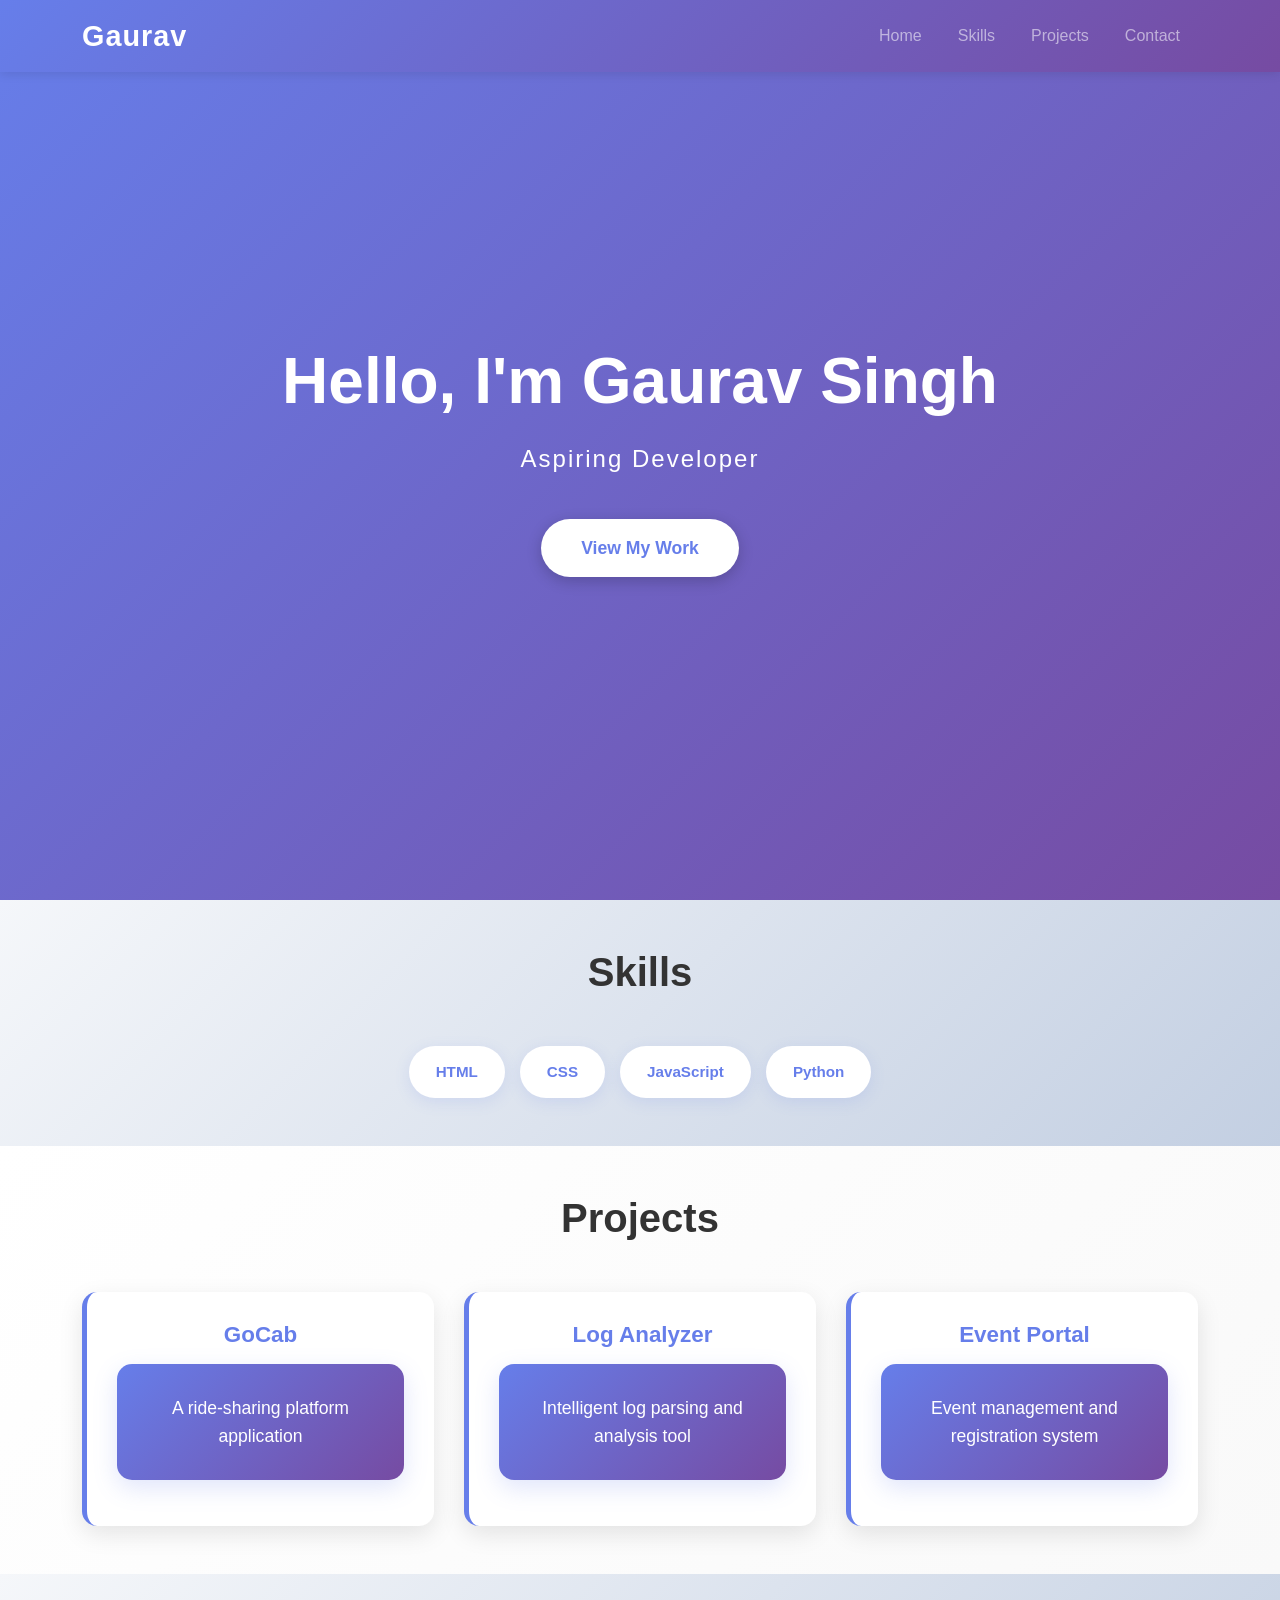
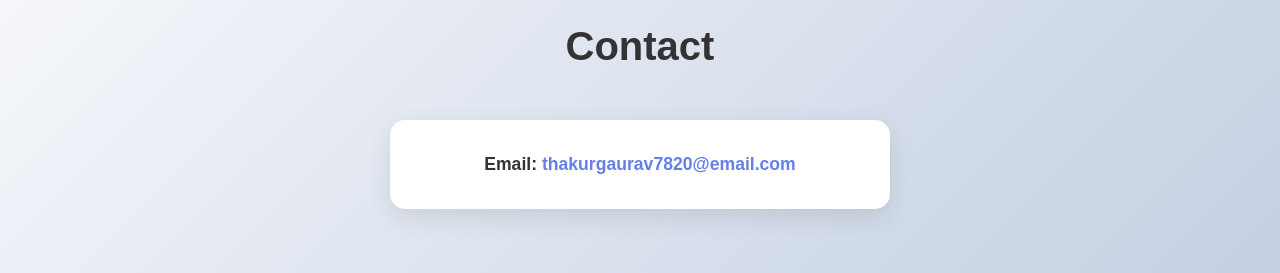
==== index.html @ 2b3aae0a "Portfolio website" ====
<!DOCTYPE html>
<html lang="en">
<head>
  <meta charset="UTF-8">
  <title>My Portfolio</title>
  <meta name="viewport" content="width=device-width, initial-scale=1">

  <!-- Bootstrap -->
  <link href="https://cdn.jsdelivr.net/npm/bootstrap@5.3.0/dist/css/bootstrap.min.css" rel="stylesheet">
  
  <link rel="stylesheet" href="style.css">
</head>

<body>

<!-- Navbar -->
<nav class="navbar navbar-expand-lg navbar-dark bg-dark fixed-top">
  <div class="container">
    <a class="navbar-brand" href="#">Gaurav</a>
    <button class="navbar-toggler" data-bs-toggle="collapse" data-bs-target="#nav">
      <span class="navbar-toggler-icon"></span>
    </button>

    <div class="collapse navbar-collapse" id="nav">
      <ul class="navbar-nav ms-auto">
        <li class="nav-item"><a class="nav-link" href="#home">Home</a></li>
        <li class="nav-item"><a class="nav-link" href="#skills">Skills</a></li>
        <li class="nav-item"><a class="nav-link" href="#projects">Projects</a></li>
        <li class="nav-item"><a class="nav-link" href="#contact">Contact</a></li>
      </ul>
    </div>
  </div>
</nav>

<!-- Home -->
<section id="home" class="vh-100 d-flex align-items-center text-center">
  <div class="container">
    <h1>Hello, I'm Gaurav Singh</h1>
    <p>Aspiring Developer</p>
    <a href="#projects" class="cta-button">View My Work</a>
  </div>
</section>

<!-- Skills -->
<section id="skills" class="p-5 bg-light">
  <div class="container">
    <h2>Skills</h2>
    <div class="skills-container">
      <span class="skill-badge">HTML</span>
      <span class="skill-badge">CSS</span>
      <span class="skill-badge">JavaScript</span>
      <span class="skill-badge">Python</span>
    </div>
  </div>
</section>

<!-- Projects -->
<section id="projects" class="p-5">
  <div class="container">
    <h2>Projects</h2>
    <div class="projects-grid">
      <div class="project-card">
        <h3>GoCab</h3>
        <p>A ride-sharing platform application</p>
      </div>
      <div class="project-card">
        <h3>Log Analyzer</h3>
        <p>Intelligent log parsing and analysis tool</p>
      </div>
      <div class="project-card">
        <h3>Event Portal</h3>
        <p>Event management and registration system</p>
      </div>
    </div>
  </div>
</section>

<!-- Contact -->
<section id="contact" class="p-5 bg-light">
  <div class="container">
    <h2>Contact</h2>
    <div class="contact-info">
      <p><strong>Email:</strong> <a href="mailto:thakurgaurav7820@email.com">thakurgaurav7820@email.com</a></p>
    </div>
  </div>
</section>

<script src="https://cdn.jsdelivr.net/npm/bootstrap@5.3.0/dist/js/bootstrap.bundle.min.js"></script>

</body>
</html>
---- style.css ----
* {
  margin: 0;
  padding: 0;
  box-sizing: border-box;
}

html {
  scroll-behavior: smooth;
}

body {
  font-family: 'Segoe UI', Tahoma, Geneva, Verdana, sans-serif;
  color: #333;
  line-height: 1.6;
}

/* Navbar */
.navbar {
  background: linear-gradient(135deg, #667eea 0%, #764ba2 100%) !important;
  box-shadow: 0 2px 10px rgba(0, 0, 0, 0.1);
  transition: all 0.3s ease;
}

.navbar:hover {
  box-shadow: 0 4px 15px rgba(0, 0, 0, 0.2);
}

.navbar-brand {
  font-size: 1.8rem;
  font-weight: 700;
  letter-spacing: 1px;
}

.nav-link {
  margin: 0 10px;
  transition: all 0.3s ease;
  position: relative;
}

.nav-link:hover {
  color: #ffd89b !important;
  transform: translateY(-2px);
}

section {
  padding-top: 100px;
  padding-bottom: 80px;
  transition: all 0.3s ease;
}

/* Home Section */
#home {
  background: linear-gradient(135deg, #667eea 0%, #764ba2 100%);
  color: white;
  text-align: center;
  min-height: 100vh;
  display: flex;
  align-items: center;
  justify-content: center;
}

#home h1 {
  font-size: 4rem;
  font-weight: 800;
  margin-bottom: 20px;
  animation: fadeInDown 1s ease-out;
}

#home p {
  font-size: 1.5rem;
  font-weight: 300;
  letter-spacing: 2px;
  animation: fadeInUp 1s ease-out;
  margin-bottom: 40px;
}

.cta-button {
  display: inline-block;
  padding: 15px 40px;
  background: white;
  color: #667eea;
  text-decoration: none;
  border-radius: 50px;
  font-weight: 600;
  font-size: 1.1rem;
  transition: all 0.3s ease;
  box-shadow: 0 4px 15px rgba(0, 0, 0, 0.2);
  animation: fadeInUp 1.2s ease-out;
}

.cta-button:hover {
  transform: translateY(-3px);
  box-shadow: 0 8px 25px rgba(0, 0, 0, 0.3);
  color: #764ba2;
}

/* Skills Section */
#skills {
  background: linear-gradient(135deg, #f5f7fa 0%, #c3cfe2 100%);
  padding: 100px 20px;
}

#skills h2 {
  font-size: 2.5rem;
  margin-bottom: 50px;
  color: #333;
  font-weight: 700;
  text-align: center;
}

#skills p {
  font-size: 1.1rem;
  background: white;
  padding: 30px 40px;
  border-radius: 15px;
  box-shadow: 0 8px 25px rgba(0, 0, 0, 0.1);
  transition: all 0.3s ease;
  display: inline-block;
  width: 100%;
  text-align: center;
}

#skills p:hover {
  transform: translateY(-10px);
  box-shadow: 0 12px 35px rgba(102, 126, 234, 0.2);
}

.skills-container {
  display: flex;
  flex-wrap: wrap;
  gap: 15px;
  justify-content: center;
}

.skill-badge {
  display: inline-block;
  padding: 12px 25px;
  background: white;
  color: #667eea;
  border-radius: 50px;
  font-weight: 600;
  font-size: 0.95rem;
  box-shadow: 0 4px 15px rgba(102, 126, 234, 0.15);
  transition: all 0.3s ease;
  border: 2px solid transparent;
}

.skill-badge:hover {
  transform: translateY(-5px);
  background: linear-gradient(135deg, #667eea 0%, #764ba2 100%);
  color: white;
  box-shadow: 0 8px 25px rgba(102, 126, 234, 0.3);
}

/* Projects Section */
#projects {
  background: linear-gradient(135deg, #ffffff 0%, #f9f9f9 100%);
  padding: 100px 20px;
}

#projects h2 {
  font-size: 2.5rem;
  margin-bottom: 50px;
  color: #333;
  font-weight: 700;
  text-align: center;
}

#projects p {
  font-size: 1.1rem;
  background: linear-gradient(135deg, #667eea 0%, #764ba2 100%);
  color: white;
  padding: 30px 40px;
  border-radius: 15px;
  box-shadow: 0 8px 25px rgba(102, 126, 234, 0.2);
  transition: all 0.3s ease;
  text-align: center;
  display: inline-block;
  width: 100%;
}

#projects p:hover {
  transform: scale(1.02) translateY(-8px);
  box-shadow: 0 12px 40px rgba(102, 126, 234, 0.4);
}

.projects-grid {
  display: grid;
  grid-template-columns: repeat(auto-fit, minmax(280px, 1fr));
  gap: 30px;
  margin-top: 40px;
}

.project-card {
  background: white;
  padding: 30px;
  border-radius: 15px;
  box-shadow: 0 8px 25px rgba(0, 0, 0, 0.1);
  transition: all 0.3s ease;
  text-align: center;
  border-left: 5px solid #667eea;
}

.project-card h3 {
  color: #667eea;
  font-weight: 700;
  font-size: 1.4rem;
  margin-bottom: 15px;
}

.project-card p {
  color: #666;
  font-size: 0.95rem;
  line-height: 1.6;
}

.project-card:hover {
  transform: translateY(-15px);
  box-shadow: 0 15px 40px rgba(102, 126, 234, 0.3);
  border-left-color: #764ba2;
}

/* Contact Section */
#contact {
  background: linear-gradient(135deg, #f5f7fa 0%, #c3cfe2 100%);
  padding: 100px 20px;
}

#contact h2 {
  font-size: 2.5rem;
  margin-bottom: 50px;
  color: #333;
  font-weight: 700;
  text-align: center;
}

#contact p {
  font-size: 1.1rem;
  background: white;
  padding: 30px 40px;
  border-radius: 15px;
  box-shadow: 0 8px 25px rgba(0, 0, 0, 0.1);
  transition: all 0.3s ease;
  text-align: center;
  display: inline-block;
  width: 100%;
}

#contact p:hover {
  transform: translateY(-10px);
  box-shadow: 0 12px 35px rgba(102, 126, 234, 0.2);
  background: linear-gradient(135deg, #667eea 0%, #764ba2 100%);
  color: white;
}

.contact-info {
  max-width: 500px;
  margin: 0 auto;
}

.contact-info p {
  background: white;
  padding: 20px 30px;
  border-radius: 10px;
  box-shadow: 0 4px 15px rgba(0, 0, 0, 0.1);
}

.contact-info a {
  color: #667eea;
  text-decoration: none;
  font-weight: 600;
  transition: all 0.3s ease;
}

.contact-info a:hover {
  color: #764ba2;
  text-decoration: underline;
}

/* Animations */
@keyframes fadeInDown {
  from {
    opacity: 0;
    transform: translateY(-30px);
  }
  to {
    opacity: 1;
    transform: translateY(0);
  }
}

@keyframes fadeInUp {
  from {
    opacity: 0;
    transform: translateY(30px);
  }
  to {
    opacity: 1;
    transform: translateY(0);
  }
}

/* Responsive */
@media (max-width: 768px) {
  #home h1 {
    font-size: 2.5rem;
  }
  
  #home p {
    font-size: 1.1rem;
  }
  
  section h2 {
    font-size: 1.8rem;
  }
}
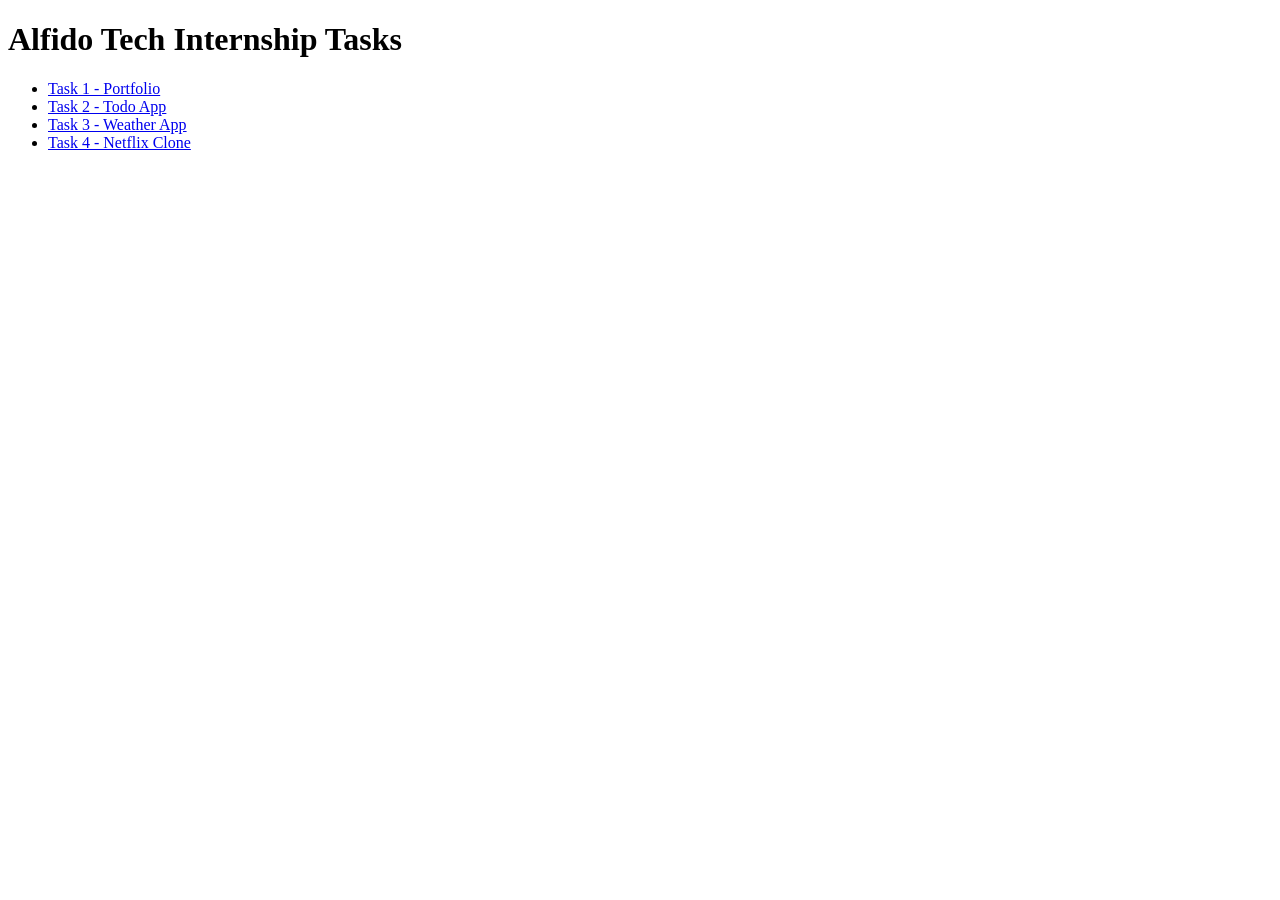
==== commit dc9d3073: "Weather app without API key" ====
--- a/index.html
+++ b/index.html
@@ -1,91 +1,16 @@
 <!DOCTYPE html>
-<html lang="en">
+<html>
 <head>
-  <meta charset="UTF-8">
-  <title>My Portfolio</title>
-  <meta name="viewport" content="width=device-width, initial-scale=1">
+    <title>Alfido Tech Internship</title>
+</head>
+<body>
+    <h1>Alfido Tech Internship Tasks</h1>
 
-  <!-- Bootstrap -->
-  <link href="https://cdn.jsdelivr.net/npm/bootstrap@5.3.0/dist/css/bootstrap.min.css" rel="stylesheet">
-  
-  <link rel="stylesheet" href="style.css">
-</head>
-
-<body>
-
-<!-- Navbar -->
-<nav class="navbar navbar-expand-lg navbar-dark bg-dark fixed-top">
-  <div class="container">
-    <a class="navbar-brand" href="#">Gaurav</a>
-    <button class="navbar-toggler" data-bs-toggle="collapse" data-bs-target="#nav">
-      <span class="navbar-toggler-icon"></span>
-    </button>
-
-    <div class="collapse navbar-collapse" id="nav">
-      <ul class="navbar-nav ms-auto">
-        <li class="nav-item"><a class="nav-link" href="#home">Home</a></li>
-        <li class="nav-item"><a class="nav-link" href="#skills">Skills</a></li>
-        <li class="nav-item"><a class="nav-link" href="#projects">Projects</a></li>
-        <li class="nav-item"><a class="nav-link" href="#contact">Contact</a></li>
-      </ul>
-    </div>
-  </div>
-</nav>
-
-<!-- Home -->
-<section id="home" class="vh-100 d-flex align-items-center text-center">
-  <div class="container">
-    <h1>Hello, I'm Gaurav Singh</h1>
-    <p>Aspiring Developer</p>
-    <a href="#projects" class="cta-button">View My Work</a>
-  </div>
-</section>
-
-<!-- Skills -->
-<section id="skills" class="p-5 bg-light">
-  <div class="container">
-    <h2>Skills</h2>
-    <div class="skills-container">
-      <span class="skill-badge">HTML</span>
-      <span class="skill-badge">CSS</span>
-      <span class="skill-badge">JavaScript</span>
-      <span class="skill-badge">Python</span>
-    </div>
-  </div>
-</section>
-
-<!-- Projects -->
-<section id="projects" class="p-5">
-  <div class="container">
-    <h2>Projects</h2>
-    <div class="projects-grid">
-      <div class="project-card">
-        <h3>GoCab</h3>
-        <p>A ride-sharing platform application</p>
-      </div>
-      <div class="project-card">
-        <h3>Log Analyzer</h3>
-        <p>Intelligent log parsing and analysis tool</p>
-      </div>
-      <div class="project-card">
-        <h3>Event Portal</h3>
-        <p>Event management and registration system</p>
-      </div>
-    </div>
-  </div>
-</section>
-
-<!-- Contact -->
-<section id="contact" class="p-5 bg-light">
-  <div class="container">
-    <h2>Contact</h2>
-    <div class="contact-info">
-      <p><strong>Email:</strong> <a href="mailto:thakurgaurav7820@email.com">thakurgaurav7820@email.com</a></p>
-    </div>
-  </div>
-</section>
-
-<script src="https://cdn.jsdelivr.net/npm/bootstrap@5.3.0/dist/js/bootstrap.bundle.min.js"></script>
-
+    <ul>
+        <li><a href="Task-1-Portfolio/">Task 1 - Portfolio</a></li>
+        <li><a href="Task-2-Todo-App/">Task 2 - Todo App</a></li>
+        <li><a href="Task-3-Weather-App/">Task 3 - Weather App</a></li>
+        <li><a href="Task-4-Netflix-Clone/">Task 4 - Netflix Clone</a></li>
+    </ul>
 </body>
 </html>
